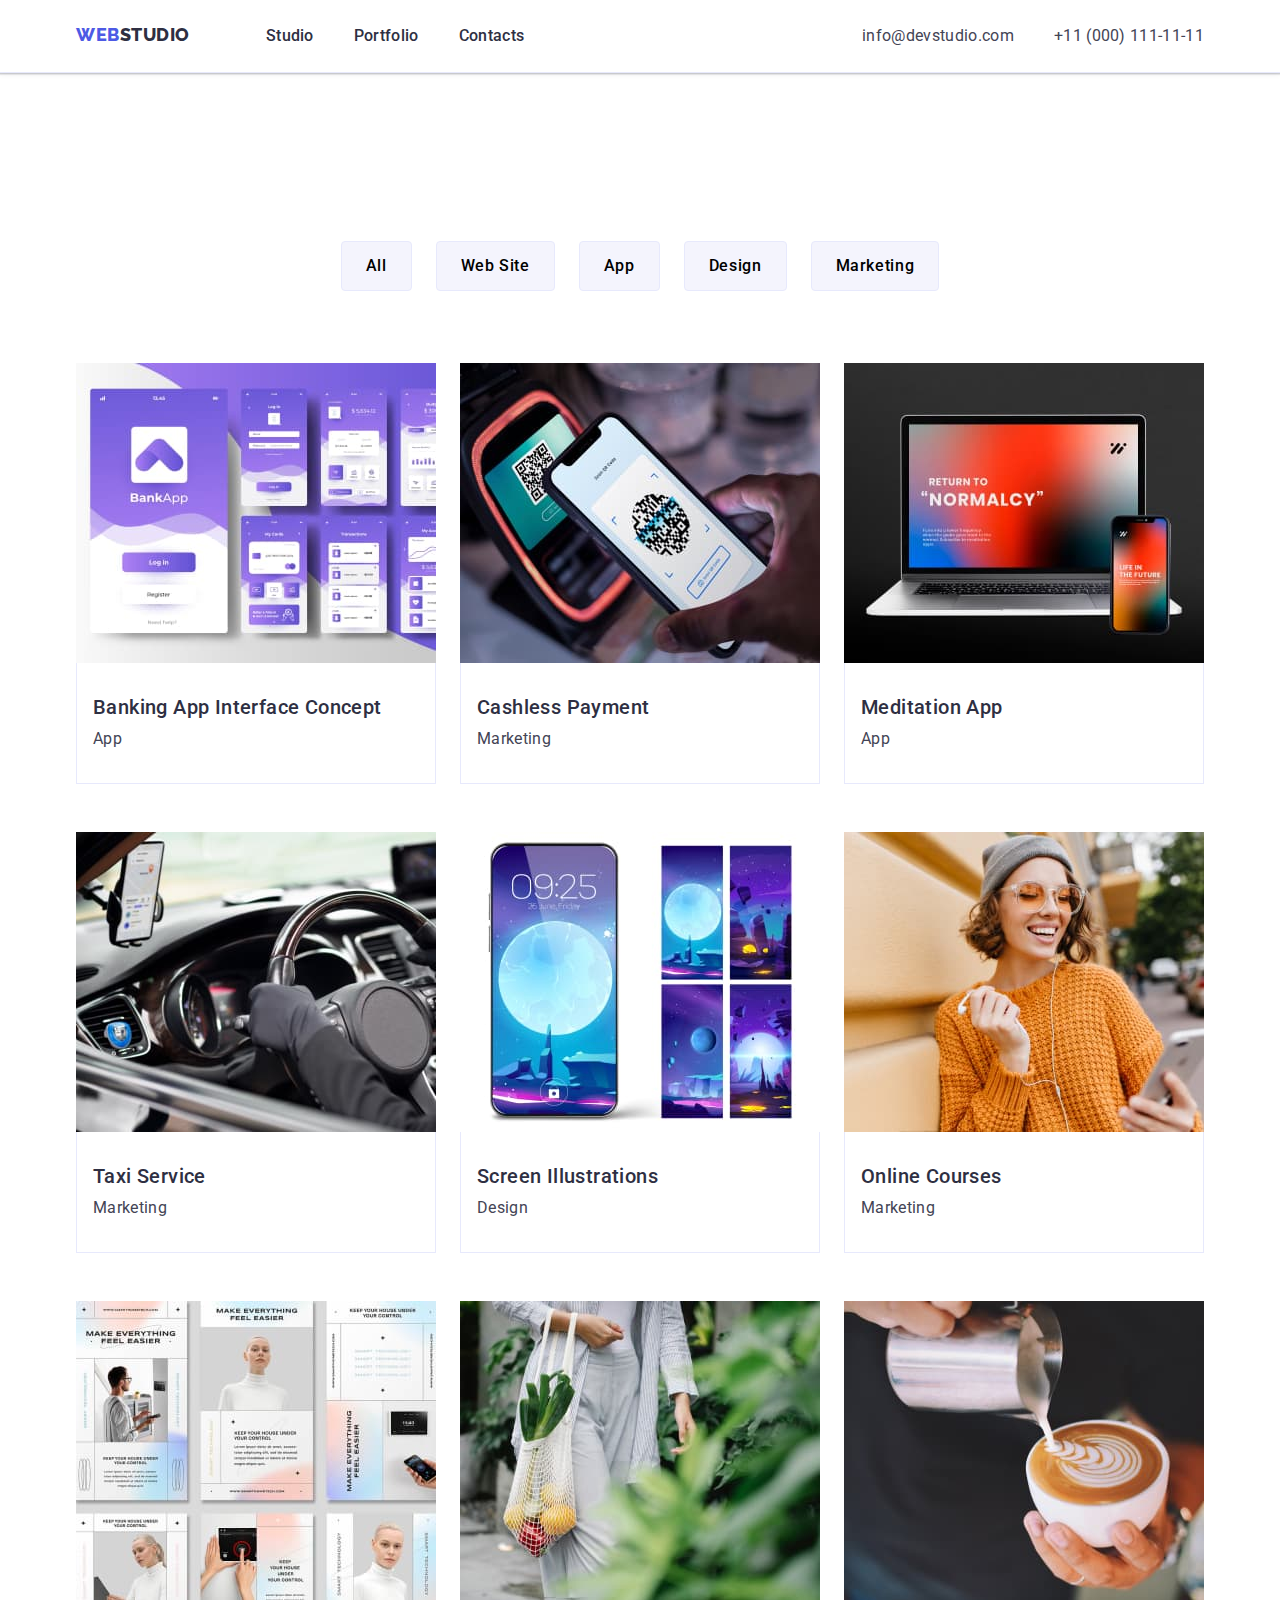
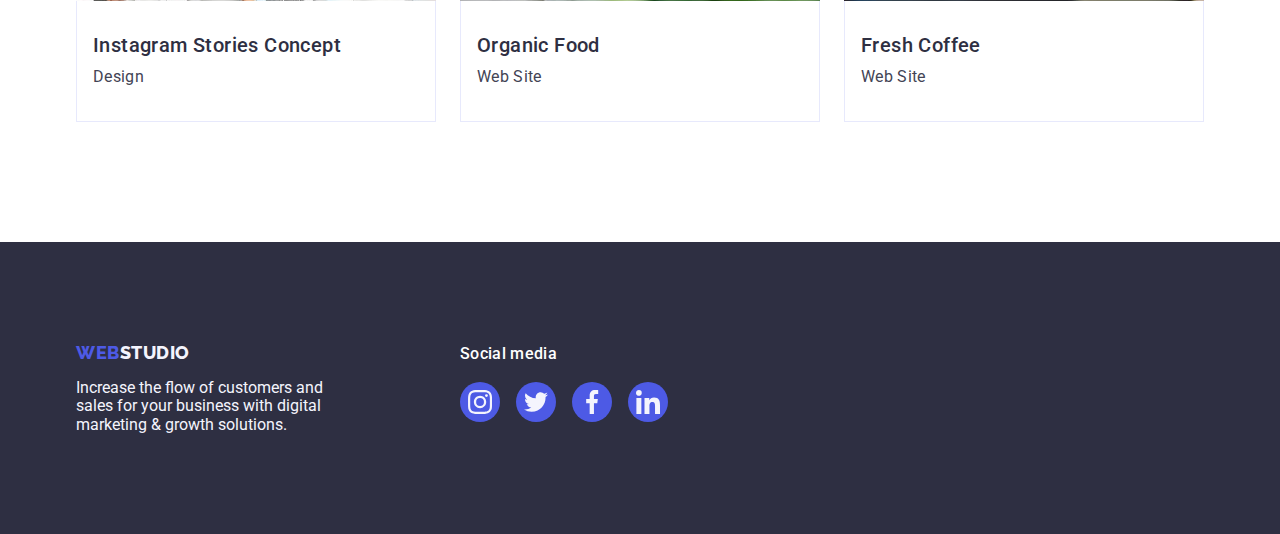
==== portfolio.html @ a90f6d9b "Initial commit" ====
<!DOCTYPE html>
<html lang="ru">
  <head>
    <meta charset="UTF-8" />
    <meta http-equiv="X-UA-Compatible" content="IE=edge" />
    <meta name="viewport" content="width=device-width, initial-scale=1.0" />
    <title>Document</title>
    <link
      rel="stylesheet"
      href="https://cdn.jsdelivr.net/npm/modern-normalize@1.1.0/modern-normalize.min.css"
    />
    <link rel="preconnect" href="https://fonts.googleapis.com" />
    <link rel="preconnect" href="https://fonts.gstatic.com" crossorigin />
    <link
      href="https://fonts.googleapis.com/css2?family=Raleway:wght@800&display=swap"
      rel="stylesheet"
    />
    <link rel="preconnect" href="https://fonts.googleapis.com" />
    <link rel="preconnect" href="https://fonts.gstatic.com" crossorigin />
    <link
      href="https://fonts.googleapis.com/css2?family=Roboto:wght@400;500;700;900&display=swap"
      rel="stylesheet"
    />
    <link rel="stylesheet" href="./css/styles.css" />
  </head>
  <body>
    <header class="header">
      <div class="header-flex-wrap container">
        <nav class="header-nav flex-wrap">
          <a class="header-nav-logo link"
            >Web<span class="header-studio-span">Studio</span></a
          >
          <ul class="header-nav-list">
            <li class="header-nav-item">
              <a class="header-nav-link link" href="./index.html">Studio</a>
            </li>
            <li class="header-nav-item">
              <a class="header-nav-link link" href="./portfolio.html"
                >Portfolio</a
              >
            </li>
            <li class="header-nav-item">
              <a class="header-nav-link link" href="">Contacts</a>
            </li>
          </ul>
        </nav>
        <address class="our-adress">
          <ul class="header-adress-list list">
            <li class="header-adress-item">
              <a
                class="header-adress-link link"
                href="mailto:info@devstudio.com"
                >info@devstudio.com</a
              >
            </li>
            <li class="header-adress-item">
              <a class="header-adress-link link" href="tel:+110001111111"
                >+11 (000) 111-11-11</a
              >
            </li>
          </ul>
        </address>
      </div>
    </header>
    <main class="main">
      <section class="main-section-menu">
        <div class="container">
          <h1 hidden>All we can</h1>
          <ul class="main-list list">
            <li class="main-list-item">
              <button class="main-btn" type="button">All</button>
            </li>
            <li class="main-list-item">
              <button class="main-btn" type="button">Web Site</button>
            </li>
            <li class="main-list-item">
              <button class="main-btn" type="button">App</button>
            </li>
            <li class="main-list-item">
              <button class="main-btn" type="button">Design</button>
            </li>
            <li class="main-list-item">
              <button class="main-btn" type="button">Marketing</button>
            </li>
          </ul>
          <ul class="list portfolio-cards">
            <li class="portfolio-card">
              <a class="portfolio-link link" href="#">
                <img
                  class="portfolio-img"
                  width="360"
                  src="./images/img1.jpg"
                  alt="bank app"
                />
                <div class="main-menu-title">
                  <h2 class="our-services">Banking App Interface Concept</h2>
                  <p class="our-services-description">App</p>
                </div>
              </a>
            </li>
            <li class="portfolio-card">
              <a class="portfolio-link link" href="#">
                <img width="360" src="./images/img2.jpg" alt="qr code" />
                <div class="main-menu-title">
                  <h2 class="our-services">Cashless Payment</h2>
                  <p class="our-services-description">Marketing</p>
                </div>
              </a>
            </li>
            <li class="portfolio-card">
              <a class="portfolio-link link" href="#">
                <img
                  width="360"
                  src="./images/img3.jpg"
                  alt="computer + telephone"
                />
                <div class="main-menu-title">
                  <h2 class="our-services">Meditation App</h2>
                  <p class="our-services-description">App</p>
                </div>
              </a>
            </li>
            <li class="portfolio-card">
              <a class="portfolio-link link" href="#">
                <img width="360" src="./images/img4.jpg" alt="navigation" />
                <div class="main-menu-title">
                  <h2 class="our-services">Taxi Service</h2>
                  <p class="our-services-description">Marketing</p>
                </div>
              </a>
            </li>
            <li class="portfolio-card">
              <a class="portfolio-link link" href="#">
                <img width="360" src="./images/img5.jpg" alt="woman" />
                <div class="main-menu-title">
                  <h2 class="our-services">Screen Illustrations</h2>
                  <p class="our-services-description">Design</p>
                </div>
              </a>
            </li>
            <li class="portfolio-card">
              <a class="portfolio-link link" href="#">
                <img width="360" src="./images/img6.jpg" alt="technologies" />
                <div class="main-menu-title">
                  <h2 class="our-services">Online Courses</h2>
                  <p class="our-services-description">Marketing</p>
                </div>
              </a>
            </li>
            <li class="portfolio-card">
              <a class="portfolio-link link" href="#">
                <img width="360" src="./images/img7.jpg" alt="vegetables" />
                <div class="main-menu-title">
                  <h2 class="our-services">Instagram Stories Concept</h2>
                  <p class="our-services-description">Design</p>
                </div>
              </a>
            </li>
            <li class="portfolio-card">
              <a class="portfolio-link link" href="#">
                <img width="360" src="./images/img8.jpg" alt="coffee" />
                <div class="main-menu-title">
                  <h2 class="our-services">Organic Food</h2>
                  <p class="our-services-description">Web Site</p>
                </div>
              </a>
            </li>
            <li class="portfolio-card">
              <a class="portfolio-link link" href="#">
                <img width="360" src="./images/img9.jpg" alt="comp" />
                <div class="main-menu-title">
                  <h2 class="our-services">Fresh Coffee</h2>
                  <p class="our-services-description">Web Site</p>
                </div>
              </a>
            </li>
          </ul>
        </div>
      </section>
    </main>
    <footer class="footer">
      <div class="container footer-flex-wrap">
        <div class="left-side">
          <a class="footer-logo link">
            Web<span class="footer-logo-span">Studio</span>
          </a>
          <p class="footer-text">
            Increase the flow of customers and sales for your business with
            digital marketing & growth solutions.
          </p>
        </div>
        <div class="right-side">
          <p class="social-media-title">Social media</p>
          <ul class="footer-social-list">
            <li class="footer-social-item">
              <a
                class="social-item-link"
                href=""
                target="_blank"
                rel="noopener noreferrer"
              >
                <svg class="social-item-svg" width="24" height="24">
                  <use href="./images/icons.svg#icon-instagram-2"></use>
                </svg>
              </a>
            </li>
            <li class="footer-social-item">
              <a
                class="social-item-link"
                href=""
                target="_blank"
                rel="noopener noreferrer"
              >
                <svg class="social-item-svg" width="24" height="24">
                  <use href="./images/icons.svg#icon-twitter-2"></use>
                </svg>
              </a>
            </li>
            <li class="footer-social-item">
              <a
                class="social-item-link"
                href=""
                target="_blank"
                rel="noopener noreferrer"
              >
                <svg class="social-item-svg" width="24" height="24">
                  <use href="./images/icons.svg#icon-facebook-2"></use>
                </svg>
              </a>
            </li>
            <li class="footer-social-item">
              <a
                class="social-item-link"
                href=""
                target="_blank"
                rel="noopener noreferrer"
              >
                <svg class="social-item-svg" width="24" height="24">
                  <use href="./images/icons.svg#icon-linkedin-2"></use>
                </svg>
              </a>
            </li>
          </ul>
        </div>
      </div>
    </footer>
  </body>
</html>
---- css/styles.css ----
/* reset */
h1,
h2,
h3,
h4,
h6, 
p {
	margin: 0;
}
ul,
ol {
	list-style: none;
	padding: 0;
	margin: 0;
}
a {
	color: currentColor;
	text-decoration: none;
}
button{
	cursor: pointer;
	font-family: inherit;
	padding: 0;
	background-color: transparent;
	border: none;
	display: block;
}

img {
	display: block;
}

a {
	text-decoration: none;
	color: inherit;
	display: block;
}


/* Common Css */
:root {
	/* Fonts */
    --primery-font: "Roboto", sans-serif;
	--secondary-font: "Raleway", sans-serif;
	/* colors */
    --color-iris: #4d5ae5;
	--color-ocean: #404bbf;
	--color-navy-blue: #2e2f42;
	--color-green: #31d0aa;
	--color-slate: #434455;
	--color-light-slate: #8e8f99;
	--color-cornflower: #e7e9fc;
	--color-cloud: #f4f4fd;
	--color-grey: #2e2f42;
	--color-white: #ffffff;
	--color-dairy: #fcfcfc;
}
.container {
	max-width: 1158px;
	margin: 0 auto;
	padding: 0 15px 0 15px;
}
.link {
	text-decoration: none;
	color: inherit;
}

.our-adress {
	font-style: normal;
}
.section-title {
	font-size: 36px;
	line-height: 1.1;
	text-align: center;
	text-transform: capitalize;
	color: var(--color-grey);
	letter-spacing: 0.02em;
	margin-bottom: 72px;

}
.list {
	list-style: none;
}

body {
	font-family: var(--primery-font);
    background-color: var(--color-white);
	color: var(--color-slate);
}

.visually-hidden {  
	position: absolute;  
	width: 1px;  
	height: 1px;  
	margin: -1px;  
	border: 0;  
	padding: 0;
	white-space: nowrap;  
	clip-path: inset(100%);  
	clip: rect(0 0 0 0);  
	overflow: hidden;
}
.section {
	padding-top: 120px;
	padding-bottom: 120px;
}

/* main Document */
/* Header */
.header-adress-link {
	
	font-style: normal;
	font-size: 16px;
	line-height: 1.5;
	letter-spacing: 0.02em;
	color: var(--color-slate);

}
.header {
	border-bottom: 1px solid var(--color-cornflower);
	box-shadow:  0px 2px 1px rgba(46, 47, 66, 0.08), 0px 1px 1px rgba(46, 47, 66, 0.16), 0px 1px 6px rgba(46, 47, 66, 0.08);
}
.our-adress {
	margin-left: auto;
}
.header-adress-list {
	display: flex;
	align-content: center;
	gap: 40px;
	
}

.header-adress-link:hover, 
.header-adress-link:focus{
	color: var(--color-ocean);
}

.header-flex-wrap {
	display: flex;
	align-items: center;
	margin: 0 auto;
	
}
.flex-wrap{
	display: flex;
	align-items: baseline;
	
}
.header-nav-list {
	display: flex;
	gap: 40px;
	margin-left: 76px;
}

.header-nav-logo {
	font-family: "Raleway", sans-serif;
	font-weight: 800;
	font-size: 18px;
	line-height: 1.17;
	letter-spacing: 0.03em;
	text-transform: uppercase;
	color: var(--color-iris);
}


.header-nav-link {
	font-weight: 500;
	font-size: 16px;
	line-height: 1.5;
	letter-spacing: 0.02em;
	color: var(--color-navy-blue);
	padding: 24px 0;
}

.header-nav-link:hover,
.header-nav-link:focus {
	color: var(--color-ocean);
}

.header-studio-span {
	color: var(--color-navy-blue);
}

/* Main */


.hero {
	background-color: var(--color-grey);
	padding: 188px 0 188px;
	background-image: linear-gradient(rgba(46, 47, 66, 0.7), rgba(46, 47, 66, 0.7)) ,url(../images/hero.jpg);
	background-position: center;
	background-repeat: no-repeat;
	background-size: cover;
	max-width: 1440px;
	margin: 0 auto;
}
.hero-btn {
	text-align: center;
	background-color: var(--color-iris);
	letter-spacing: 0.04em;
	font-family: var(--primery-font);
	font-weight: 500;
	font-size: 16px;
	line-height: 1.5;
	letter-spacing: 0.04em;
	color: var(--color-white);
	cursor: pointer;
	margin: auto;
	min-width: 169px;
	padding: 16px 32px;
	display: block;
	height: 56px;
	border: none;
	border-radius: 4px;
}

.hero-btn:hover,
.hero-btn:focus {
	background-color: var(--color-ocean);
}
.hero-title {
	margin: auto;
	max-width: 496px;
	font-size: 56px;
	line-height: 1.07;
	text-align: center;
	letter-spacing: 0.02em;
	color: var(--color-white);
	margin-bottom: 48px;

}


.our-team-item {
	background-color: var(--color-white);
	text-align: center;
	width: calc((100% - 72px) / 4);
	border-radius: 0px 0px 4px 4px;
	box-shadow: 0px 1px 6px rgba(46, 47, 66, 0.08), 0px 1px 1px rgba(46, 47, 66, 0.16), 0px 2px 1px rgba(46, 47, 66, 0.08);
}

.section-doing{
	margin-bottom: 120px;
}

.section-doing-item{
	width: calc((100% - 48px) / 3);
}
.main-list-services{
	display: flex;
	flex-wrap: wrap;
	gap: 24px;
}
.main-link-services {
	width: calc((100% - 72px) / 4);
}
.section-doing-list {
	display: flex;
	gap: 24px;
}
.section-services {
	padding: 120px 0;
}
.our-team-list {
	display: flex;
	flex-wrap: wrap;
	gap: 24px;
}
.social-list {
	display: flex;
	gap: 24px;
	justify-content: center;
	margin-top: 8px;
}
.social-item-link {
	width: 40px;
	height: 40px;
	display: flex;
	background-color: var(--color-iris);
	align-items: center;
	justify-content: center;
	border-radius: 50%;
}
.social-item-link:hover,
.social-item-link:focus {
	background-color: var(--color-ocean);
}

.customers-list {
	display: flex;
	gap: 24px;
	justify-content: center;
}
.customers-item {
	width: calc((100% - 120px) / 6);
}
.customers-link {
	display: flex;
	align-items: center;
	color: var(--color-light-slate);
	border: 1px solid #8E8F99;
	border-radius: 4px;
	justify-content: center;
	height: 88px;
}
.customers-link:hover,
.customers-link:focus {
	color: var(--color-ocean);
	border-color: var(--color-ocean);
}
.section-customers {
	padding: 120px 0;
}
.customers-logo {
	fill: currentColor;
}

.social-item-svg{
	fill: #f4f4fd;
}


.social-media-title {
	font-family: 'Roboto';
	font-style: normal;
	font-weight: 500;
	font-size: 16px;
	line-height: 1.5;
	letter-spacing: 0.02em;
	color: var(--color-white);
	margin-bottom: 16px;
}
.footer-social-list {
	display: flex;
	gap: 16px;
}
.footer-flex-wrap {
	display: flex;
	align-items: baseline;

}

/* Portfolio */

.social-logo-wrap{
	align-items: center;
	display: flex;
	background: var(--color-cloud);
	border-radius: 4px;
	justify-content: center;
	height: 112px;
	margin-bottom: 8px;
}
.main-list {
	display: flex;
	justify-content: center;
	gap: 24px;
	margin-top: 72px;
	margin-bottom: 72px;
}

.portfolio-cards {
	display: flex;
	flex-wrap: wrap;
	justify-content: center;
	row-gap: 48px;
	column-gap: 24px;
}
.portfolio-card {
	width: calc((100% - 48px) / 3);
}
.main-section-menu {
	padding-top: 96px;
	padding-bottom: 120px;
}
.main-btn{
	font-family: inherit;
	background-color: var(--color-cloud);
	border: var(--color-iris);
	font-style: normal;
	font-weight: 500;
	font-size: 16px;
	line-height: 1.5;
	letter-spacing: 0.04em;
	cursor: pointer;
	display: block;
	border-radius: 4px;
	padding: 12px 24px;
	border: 1px solid var(--color-cornflower);
}

.main-btn:hover,
.main-btn:focus {
	background-color: var(--color-ocean);
	color: var(--color-white);
	border: 1px solid transparent;
	box-shadow: 0px 3px 1px rgba(0, 0, 0, 0.1), 0px 2px 1px rgba(0, 0, 0, 0.08), 0px 2px 2px rgba(0, 0, 0, 0.12);
}
	/* Section - 2 */

 .our-services{
	font-weight: 500;
	font-size: 20px;
	line-height: 1.2;
	letter-spacing: 0.02em;
	color: var(--color-navy-blue);
	margin-bottom: 8px;
}
.our-services-description{
	line-height: 1.5;
	letter-spacing: 0.02em;
	color: var(--color-slate);
}

	/* section - 4 */
.our-team{
	background-color: var(--color-cloud);
}
.our-team-title {
	padding: 32px 0px;
	border: 1px solid var(--color-cornflower);
	border-top: none;
}
.main-menu-title {
	padding: 32px 16px;
	border: 1px solid var(--color-cornflower);
	border-top: none;
}
.portfolio-link:hover,
.portfolio-link:focus {
	box-shadow: 0px 1px 6px rgba(46, 47, 66, 0.08), 0px 1px 1px rgba(46, 47, 66, 0.16), 0px 2px 1px rgba(46, 47, 66, 0.08);
}

/* Footer */
.footer{
	background-color: var(--color-grey);
	padding: 100px 0;
}
.footer-text {
	width: 264px;
	color: var(--color-cloud);
}

.footer-logo {
	font-family: var(--secondary-font);
	font-weight: 800;
	font-size: 18px;
	line-height: 1.17;
	letter-spacing: 0.03em;
	text-transform: uppercase;
	color: var(--color-iris);
	margin-bottom: 16px;
	display: inline-block;
}
.footer-logo-span {
	color: var(--color-cloud);
}
.left-side {
	margin-right: 120px;
}

.footer-item-link {
	width: 40px;
	height: 40px;
	display: flex;
	background-color: var(--color-iris);
	align-items: center;
	justify-content: center;
	border-radius: 50%;
}

.footer-item-link:hover,
.footer-item-link:focus {
	background: var(--color-green);
}
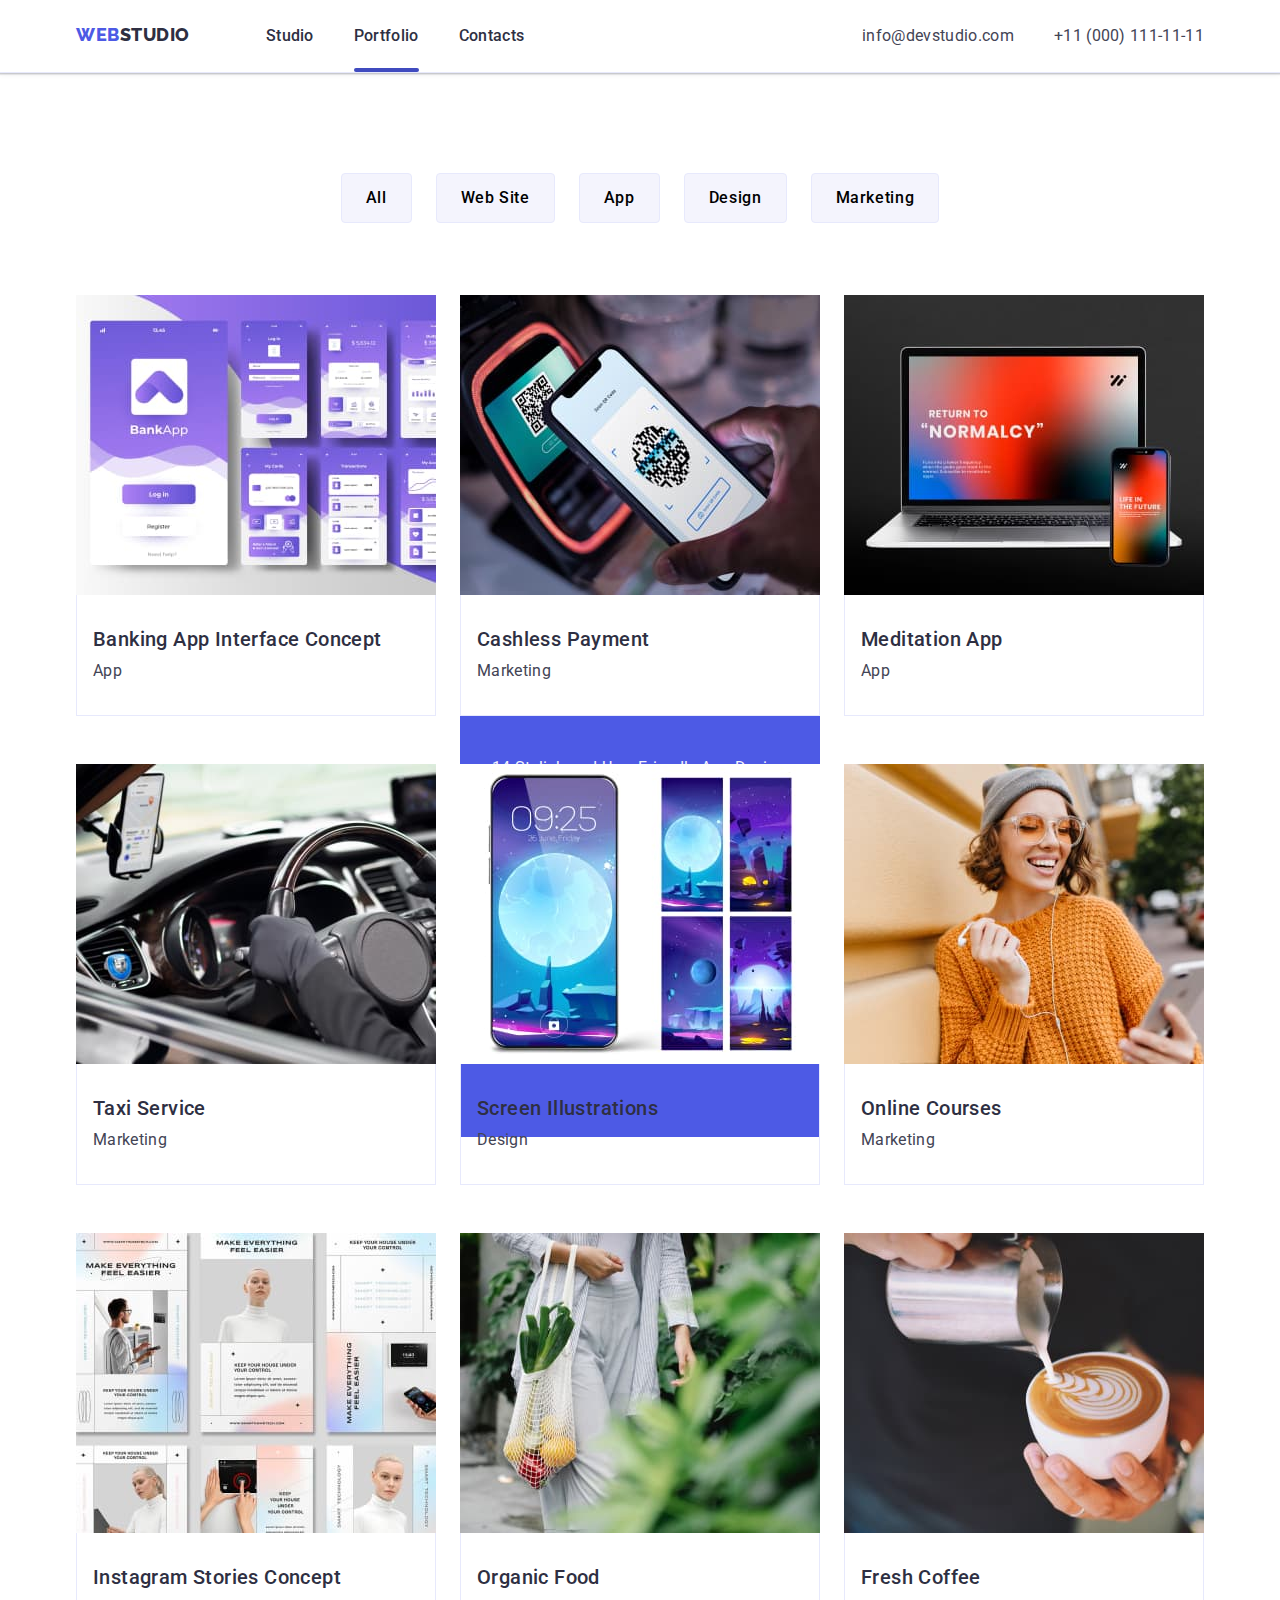
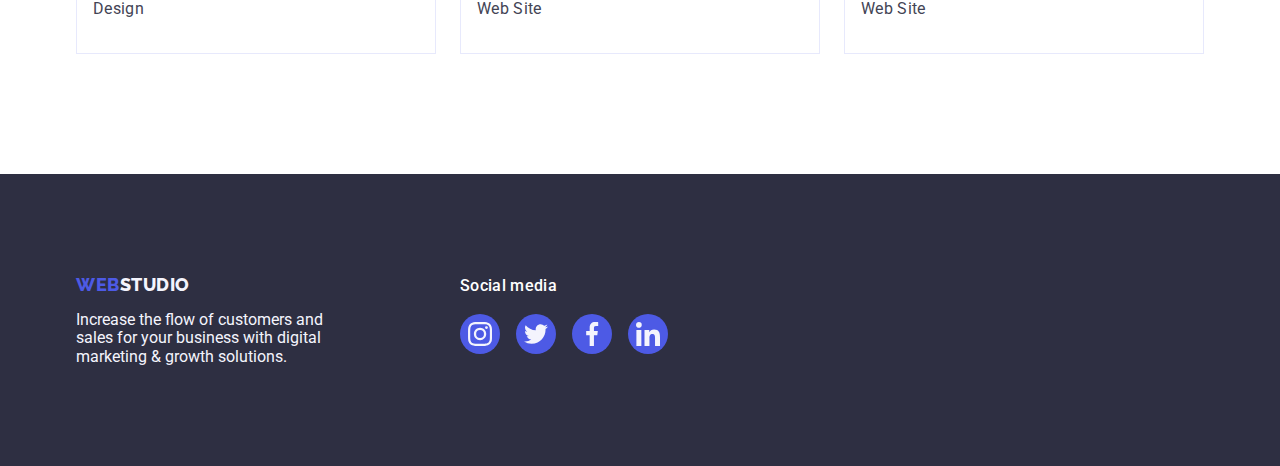
==== commit 6cded846: "header+overlay" ====
--- a/portfolio.html
+++ b/portfolio.html
@@ -35,7 +35,7 @@
               <a class="header-nav-link link" href="./index.html">Studio</a>
             </li>
             <li class="header-nav-item">
-              <a class="header-nav-link link" href="./portfolio.html"
+              <a class="header-nav-link link current" href="./portfolio.html"
                 >Portfolio</a
               >
             </li>
@@ -86,12 +86,19 @@
           <ul class="list portfolio-cards">
             <li class="portfolio-card">
               <a class="portfolio-link link" href="#">
+                <div class="overlay-wrap">
                 <img
                   class="portfolio-img"
                   width="360"
                   src="./images/img1.jpg"
                   alt="bank app"
                 />
+                <div class="portfolio-overlay">
+                  <p class="overlay-text">14 Stylish and User-Friendly App Design Concepts · Task Manager App · Calorie Tracker App · Exotic Fruit Ecommerce App · Cloud Storage App</p>
+                </div>
+              </div>
+
+                
                 <div class="main-menu-title">
                   <h2 class="our-services">Banking App Interface Concept</h2>
                   <p class="our-services-description">App</p>
@@ -101,6 +108,9 @@
             <li class="portfolio-card">
               <a class="portfolio-link link" href="#">
                 <img width="360" src="./images/img2.jpg" alt="qr code" />
+                <div class="portfolio-overlay">
+                  <p class="overlay-text">14 Stylish and User-Friendly App Design Concepts · Task Manager App · Calorie Tracker App · Exotic Fruit Ecommerce App · Cloud Storage App</p>
+                </div>
                 <div class="main-menu-title">
                   <h2 class="our-services">Cashless Payment</h2>
                   <p class="our-services-description">Marketing</p>
--- a/css/styles.css
+++ b/css/styles.css
@@ -55,6 +55,7 @@
 	--color-grey: #2e2f42;
 	--color-white: #ffffff;
 	--color-dairy: #fcfcfc;
+	--transiton: 250ms ease cubic-bezier(0.4, 0, 0.2, 1);
 }
 .container {
 	max-width: 1158px;
@@ -173,9 +174,27 @@
 	padding: 24px 0;
 }
 
+.header-nav-link.current::after {
+	content: '';
+	position: absolute;
+	width: 100%;
+	height: 4px;
+	background-color: #404bbf;
+	display: block;
+	bottom: 0;
+	border-radius: 2px;
+
+}
+
+.current {
+	position: relative;
+}
+
+
 .header-nav-link:hover,
 .header-nav-link:focus {
 	color: var(--color-ocean);
+
 }
 
 .header-studio-span {
@@ -359,7 +378,35 @@
 	margin-top: 72px;
 	margin-bottom: 72px;
 }
-
+.portfolio-card:hover .overlay-wrap {
+	box-shadow: 0px 4px 4px rgba(0, 0, 0, 0.25);
+}
+.portfolio-overlay {
+	position: absolute;
+	top: 0;
+	left: 0;
+	width: 100%;
+	height: 100%;
+	background: var(--color-iris);
+	transform: translateY(100%);
+	transition: transform 250ms cubic-bezier(0.4, 0, 0.2, 1);
+}
+.overlay-wrap {
+	position: relative;
+	overflow: hidden;
+
+}
+.overlay-text {
+	font-family: 'Roboto';
+font-style: normal;
+font-weight: 400;
+font-size: 16px;
+line-height: 1.5;
+letter-spacing: 0.02em;
+color: var(--color-cloud);
+padding: 40px 32px 32px;
+
+}
 .portfolio-cards {
 	display: flex;
 	flex-wrap: wrap;
@@ -369,10 +416,22 @@
 }
 .portfolio-card {
 	width: calc((100% - 48px) / 3);
-}
+	position: relative;
+
+}
+.portfolio-card:hover .portfolio-overlay{
+	transform: translateY(0);
+
+}
+.portfolio-card:hover,
+.portfolio-card:focus {
+	top:16px;
+}
+
+
 .main-section-menu {
-	padding-top: 96px;
-	padding-bottom: 120px;
+	margin-top: 100px;
+	margin-bottom: 120px;
 }
 .main-btn{
 	font-family: inherit;
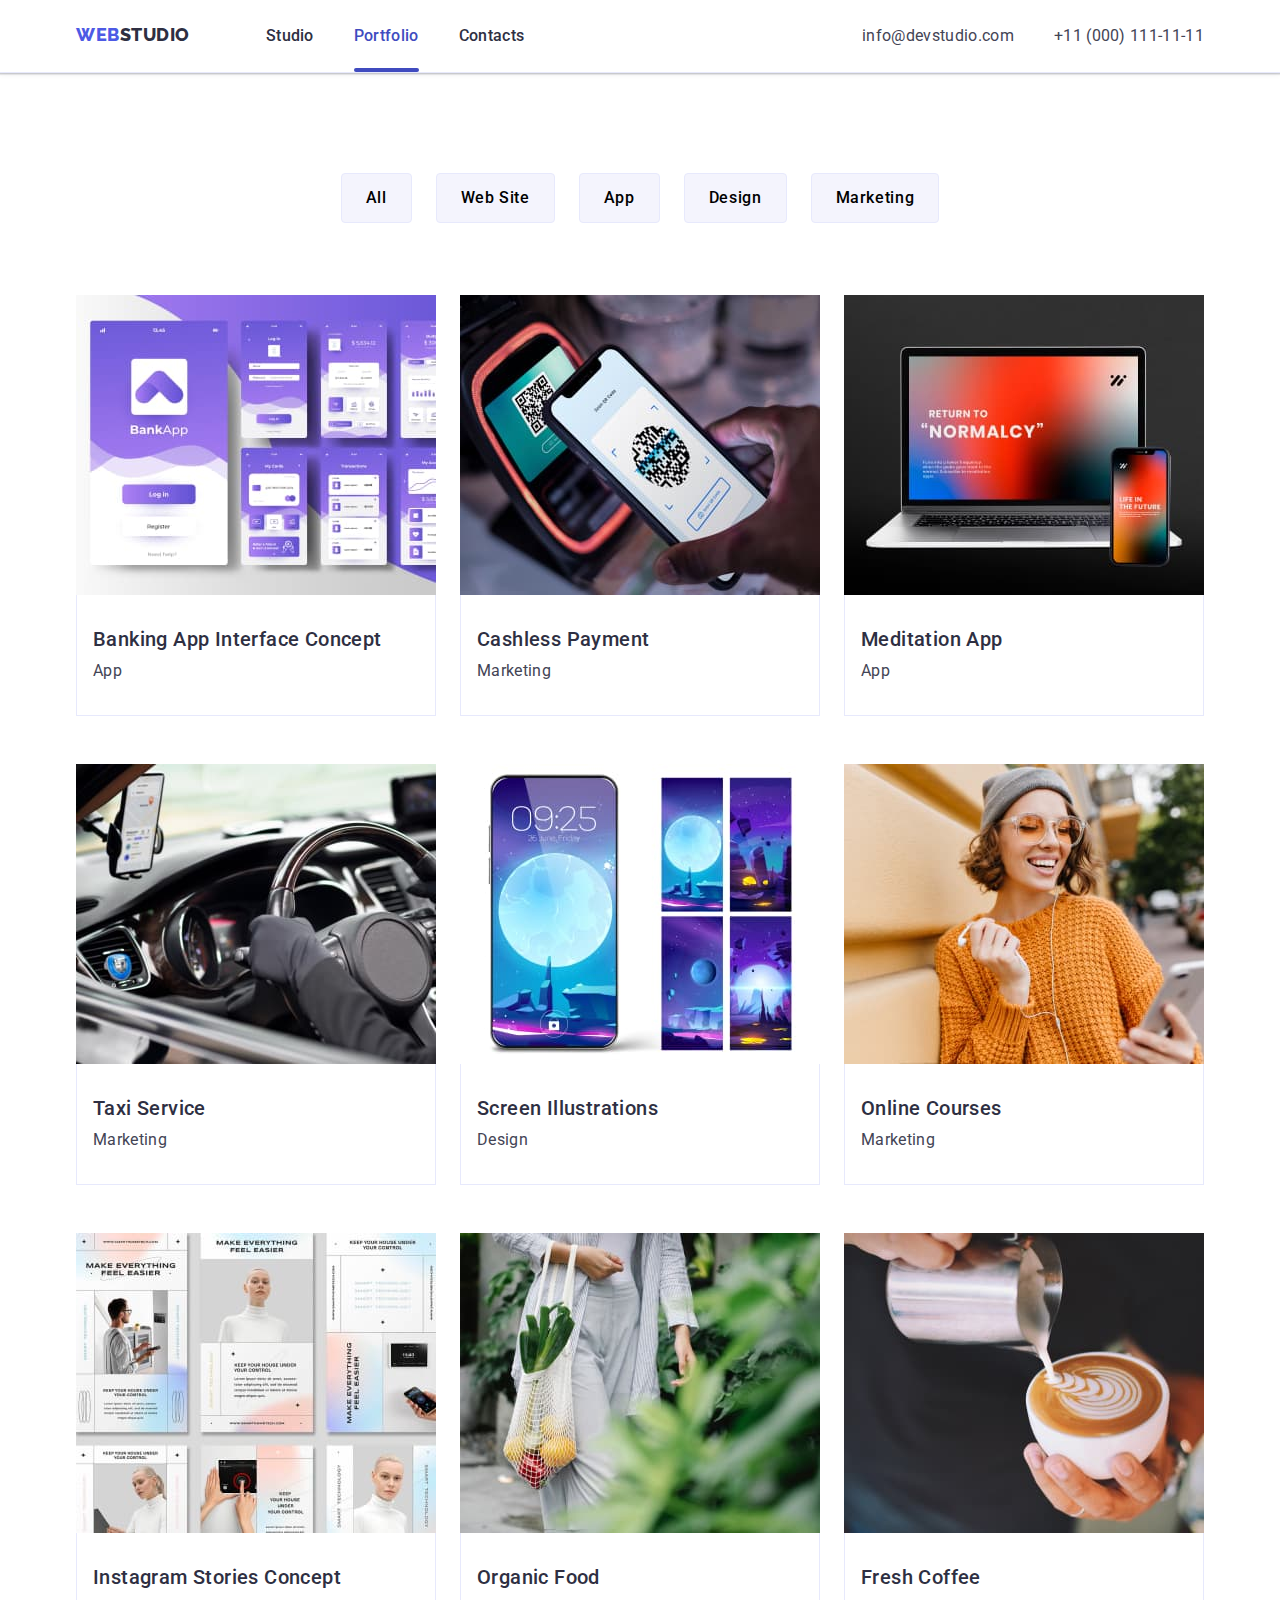
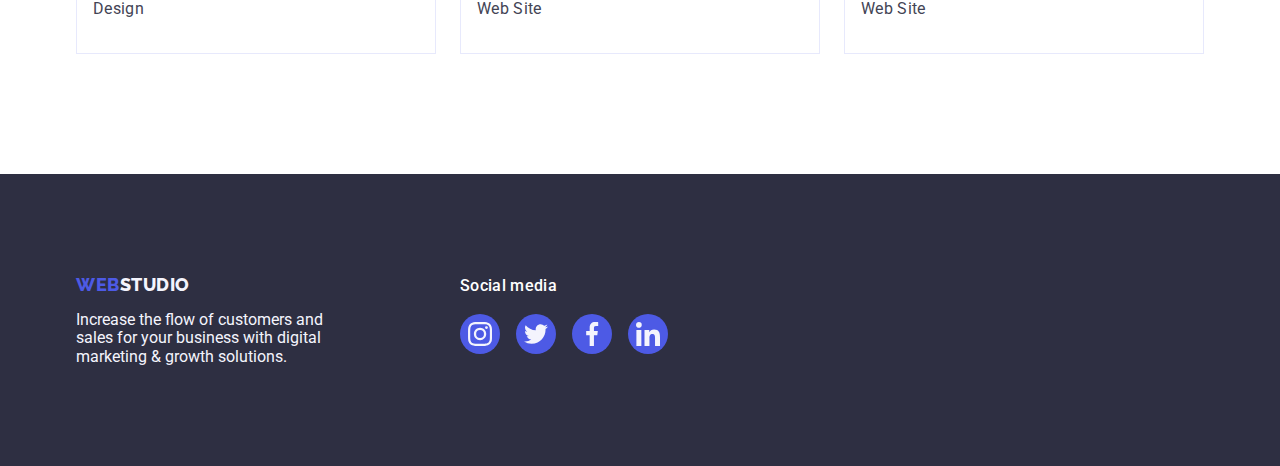
==== commit 3f337465: "before model" ====
--- a/portfolio.html
+++ b/portfolio.html
@@ -97,8 +97,6 @@
                   <p class="overlay-text">14 Stylish and User-Friendly App Design Concepts · Task Manager App · Calorie Tracker App · Exotic Fruit Ecommerce App · Cloud Storage App</p>
                 </div>
               </div>
-
-                
                 <div class="main-menu-title">
                   <h2 class="our-services">Banking App Interface Concept</h2>
                   <p class="our-services-description">App</p>
@@ -107,10 +105,12 @@
             </li>
             <li class="portfolio-card">
               <a class="portfolio-link link" href="#">
+                <div class="overlay-wrap">
                 <img width="360" src="./images/img2.jpg" alt="qr code" />
                 <div class="portfolio-overlay">
                   <p class="overlay-text">14 Stylish and User-Friendly App Design Concepts · Task Manager App · Calorie Tracker App · Exotic Fruit Ecommerce App · Cloud Storage App</p>
                 </div>
+              </div>
                 <div class="main-menu-title">
                   <h2 class="our-services">Cashless Payment</h2>
                   <p class="our-services-description">Marketing</p>
@@ -119,11 +119,16 @@
             </li>
             <li class="portfolio-card">
               <a class="portfolio-link link" href="#">
+                <div class="overlay-wrap">
                 <img
                   width="360"
                   src="./images/img3.jpg"
                   alt="computer + telephone"
                 />
+                <div class="portfolio-overlay">
+                  <p class="overlay-text">14 Stylish and User-Friendly App Design Concepts · Task Manager App · Calorie Tracker App · Exotic Fruit Ecommerce App · Cloud Storage App</p>
+                </div>
+              </div>
                 <div class="main-menu-title">
                   <h2 class="our-services">Meditation App</h2>
                   <p class="our-services-description">App</p>
@@ -132,7 +137,12 @@
             </li>
             <li class="portfolio-card">
               <a class="portfolio-link link" href="#">
+                <div class="overlay-wrap">
                 <img width="360" src="./images/img4.jpg" alt="navigation" />
+                <div class="portfolio-overlay">
+                  <p class="overlay-text">14 Stylish and User-Friendly App Design Concepts · Task Manager App · Calorie Tracker App · Exotic Fruit Ecommerce App · Cloud Storage App</p>
+                </div>
+              </div>
                 <div class="main-menu-title">
                   <h2 class="our-services">Taxi Service</h2>
                   <p class="our-services-description">Marketing</p>
@@ -141,7 +151,12 @@
             </li>
             <li class="portfolio-card">
               <a class="portfolio-link link" href="#">
+                <div class="overlay-wrap">
                 <img width="360" src="./images/img5.jpg" alt="woman" />
+                <div class="portfolio-overlay">
+                  <p class="overlay-text">14 Stylish and User-Friendly App Design Concepts · Task Manager App · Calorie Tracker App · Exotic Fruit Ecommerce App · Cloud Storage App</p>
+                </div>
+              </div>
                 <div class="main-menu-title">
                   <h2 class="our-services">Screen Illustrations</h2>
                   <p class="our-services-description">Design</p>
@@ -150,7 +165,12 @@
             </li>
             <li class="portfolio-card">
               <a class="portfolio-link link" href="#">
+                <div class="overlay-wrap">
                 <img width="360" src="./images/img6.jpg" alt="technologies" />
+                <div class="portfolio-overlay">
+                  <p class="overlay-text">14 Stylish and User-Friendly App Design Concepts · Task Manager App · Calorie Tracker App · Exotic Fruit Ecommerce App · Cloud Storage App</p>
+                </div>
+              </div>
                 <div class="main-menu-title">
                   <h2 class="our-services">Online Courses</h2>
                   <p class="our-services-description">Marketing</p>
@@ -159,7 +179,12 @@
             </li>
             <li class="portfolio-card">
               <a class="portfolio-link link" href="#">
+                <div class="overlay-wrap">
                 <img width="360" src="./images/img7.jpg" alt="vegetables" />
+                <div class="portfolio-overlay">
+                  <p class="overlay-text">14 Stylish and User-Friendly App Design Concepts · Task Manager App · Calorie Tracker App · Exotic Fruit Ecommerce App · Cloud Storage App</p>
+                </div>
+              </div>
                 <div class="main-menu-title">
                   <h2 class="our-services">Instagram Stories Concept</h2>
                   <p class="our-services-description">Design</p>
@@ -168,7 +193,12 @@
             </li>
             <li class="portfolio-card">
               <a class="portfolio-link link" href="#">
+                <div class="overlay-wrap">
                 <img width="360" src="./images/img8.jpg" alt="coffee" />
+                <div class="portfolio-overlay">
+                  <p class="overlay-text">14 Stylish and User-Friendly App Design Concepts · Task Manager App · Calorie Tracker App · Exotic Fruit Ecommerce App · Cloud Storage App</p>
+                </div>
+              </div>
                 <div class="main-menu-title">
                   <h2 class="our-services">Organic Food</h2>
                   <p class="our-services-description">Web Site</p>
@@ -177,7 +207,12 @@
             </li>
             <li class="portfolio-card">
               <a class="portfolio-link link" href="#">
+                <div class="overlay-wrap">
                 <img width="360" src="./images/img9.jpg" alt="comp" />
+                <div class="portfolio-overlay">
+                  <p class="overlay-text">14 Stylish and User-Friendly App Design Concepts · Task Manager App · Calorie Tracker App · Exotic Fruit Ecommerce App · Cloud Storage App</p>
+                </div>
+              </div>
                 <div class="main-menu-title">
                   <h2 class="our-services">Fresh Coffee</h2>
                   <p class="our-services-description">Web Site</p>
@@ -191,7 +226,7 @@
     <footer class="footer">
       <div class="container footer-flex-wrap">
         <div class="left-side">
-          <a class="footer-logo link">
+          <a class="footer-logo link" href="">
             Web<span class="footer-logo-span">Studio</span>
           </a>
           <p class="footer-text">
@@ -204,7 +239,7 @@
           <ul class="footer-social-list">
             <li class="footer-social-item">
               <a
-                class="social-item-link"
+                class="footer-item-link"
                 href=""
                 target="_blank"
                 rel="noopener noreferrer"
@@ -216,7 +251,7 @@
             </li>
             <li class="footer-social-item">
               <a
-                class="social-item-link"
+                class="footer-item-link"
                 href=""
                 target="_blank"
                 rel="noopener noreferrer"
@@ -228,7 +263,7 @@
             </li>
             <li class="footer-social-item">
               <a
-                class="social-item-link"
+                class="footer-item-link"
                 href=""
                 target="_blank"
                 rel="noopener noreferrer"
@@ -240,7 +275,7 @@
             </li>
             <li class="footer-social-item">
               <a
-                class="social-item-link"
+                class="footer-item-link"
                 href=""
                 target="_blank"
                 rel="noopener noreferrer"
--- a/css/styles.css
+++ b/css/styles.css
@@ -55,7 +55,7 @@
 	--color-grey: #2e2f42;
 	--color-white: #ffffff;
 	--color-dairy: #fcfcfc;
-	--transiton: 250ms ease cubic-bezier(0.4, 0, 0.2, 1);
+	--transiton: 250ms cubic-bezier(0.4, 0, 0.2, 1);
 }
 .container {
 	max-width: 1158px;
@@ -135,6 +135,7 @@
 .header-adress-link:hover, 
 .header-adress-link:focus{
 	color: var(--color-ocean);
+	transition: color var(--transiton);
 }
 
 .header-flex-wrap {
@@ -188,12 +189,14 @@
 
 .current {
 	position: relative;
+	color: var(--color-ocean);
 }
 
 
 .header-nav-link:hover,
 .header-nav-link:focus {
 	color: var(--color-ocean);
+	transition: color var(--transiton);
 
 }
 
@@ -237,6 +240,7 @@
 .hero-btn:hover,
 .hero-btn:focus {
 	background-color: var(--color-ocean);
+	transition: background-color var(--transiton);
 }
 .hero-title {
 	margin: auto;
@@ -304,6 +308,7 @@
 .social-item-link:hover,
 .social-item-link:focus {
 	background-color: var(--color-ocean);
+	transition: background-color var(--transiton);
 }
 
 .customers-list {
@@ -327,6 +332,7 @@
 .customers-link:focus {
 	color: var(--color-ocean);
 	border-color: var(--color-ocean);
+	transition: color var(--transiton), border-color var(--transiton);
 }
 .section-customers {
 	padding: 120px 0;
@@ -419,7 +425,8 @@
 	position: relative;
 
 }
-.portfolio-card:hover .portfolio-overlay{
+.portfolio-card:hover .portfolio-overlay,
+.portfolio-card:focus .portfolio-overlay {
 	transform: translateY(0);
 
 }
@@ -455,6 +462,7 @@
 	color: var(--color-white);
 	border: 1px solid transparent;
 	box-shadow: 0px 3px 1px rgba(0, 0, 0, 0.1), 0px 2px 1px rgba(0, 0, 0, 0.08), 0px 2px 2px rgba(0, 0, 0, 0.12);
+	transition: color var(--transiton), background-color var(--transiton), box-shadow var(--transiton);
 }
 	/* Section - 2 */
 
@@ -532,5 +540,6 @@
 .footer-item-link:hover,
 .footer-item-link:focus {
 	background: var(--color-green);
-}
-
+	transition: background var(--transiton);
+}
+
